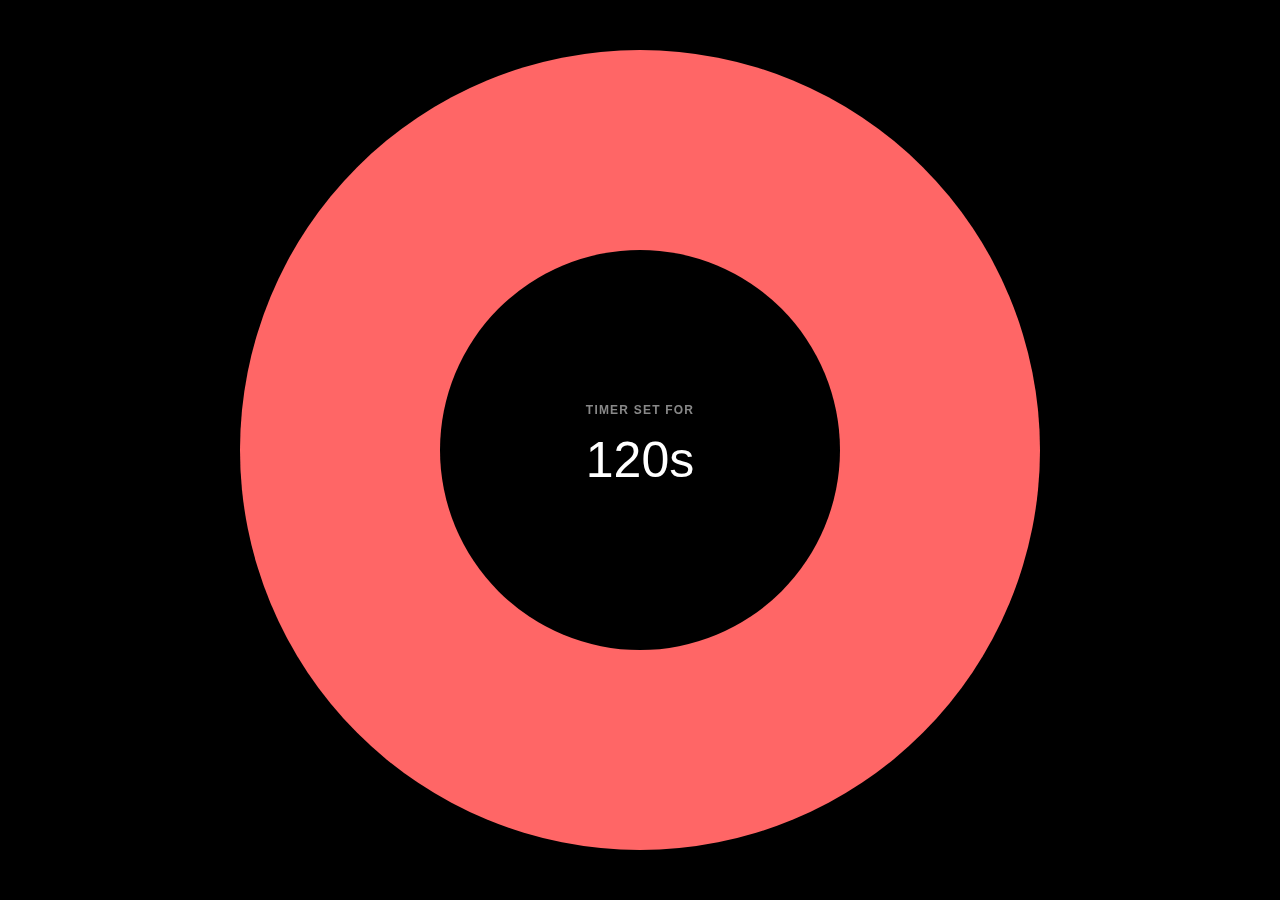
==== ticktock.html @ da3d2105 "creates stand alone page for timer" ====
<!DOCTYPE html>
<html lang="en">
<head>
  <meta charset="UTF-8">
  <meta name="viewport" content="width=device-width, initial-scale=1.0">
  <meta http-equiv="X-UA-Compatible" content="ie=edge">
  <title>TickTock - A simple visual timer</title>
  <meta name="description" content="A simple visual timer.">

  <link href="https://fonts.googleapis.com/css?family=IBM+Plex+Mono:600,400|IBM+Plex+Sans" rel="stylesheet">
  <link rel="stylesheet" type="text/css" href="assets/css/theme.css">

</head>
<body class="bg-black" style="height:100vh;">

  <div class="hemisphere-wrap">
    <div class="hemisphere right-hemisphere"></div>
    <div class="hemisphere left-hemisphere"></div>
    <div class="hemisphere-clip bg-black text-white">
      <span class="text-holder"></span>
    </div>
  </div>

  <script type="text/javascript" src="assets/js/app.js"></script>
</body>
</html>
---- assets/css/theme.css ----
@import "variables.css";
@import "resets.css";
@import "text.css";
@import "colors.css";
@import "spacers.css";
@import "animations.css";


.btn {
  background-color: var(--color-primary);
  color: white;
}
.btn:hover {
  background-color: var(--color-secondary);
  color: white;
}

.d-block {
  display: block;
}
.d-inline-block {
  display: inline-block;
}


.container {
  max-width: 672px;
  margin: auto;
}
.grid {
  display: block;
  padding: 0 32px;
}
@media(min-width:768px) {
  .grid {
    display: grid;
    padding: 0;
    grid-template-columns: repeat(23, 1fr)
  }
}

.img-fluid {
  max-width: 100%;
  height: auto;
}


.box-shadow-1 {
  box-shadow: 0 13px 18px 0 rgba(0,0,0,0.08), 0 39px 53px 0 rgba(0,0,0,0.22);
}
.box-shadow-2 {
  box-shadow: 0 13px 18px 0 rgba(0,0,0,0.08), 0 39px 53px 0 rgba(0,0,0,0.22);
}






body {
  font-family: -apple-system, sans-serif;
  display: flex;
  align-items: center;
  justify-content: center;
  flex-flow: column;
}
.hemisphere-wrap {
  position: relative;
  width: var(--timer-size);
  height: var(--timer-size);
}
.hemisphere,
.hemisphere-clip {
  width: 100%;
  height: 100%;
  border-radius: 100%;
  position: absolute;
  top: 0;
  left: 0;
}
.hemisphere:after {
    content: "";
    position: absolute;
    left: 0;
    top: 0;
    width: 100%;
    height: 100%;
}
.left-hemisphere {
  -webkit-mask-image: linear-gradient(to left, transparent 50%, black 50%);
 } 
.left-hemisphere:after {
  background-image: linear-gradient(to left, var(--timer-bg-color) 50%, var(--timer-bar-color) 50%, var(--timer-bar-color) 100%);
  animation: right-half var(--timer-duration) linear forwards var(--timer-duration); 
}
.right-hemisphere {
  -webkit-mask-image: linear-gradient(to right, transparent 50%, black 50%);
}
.right-hemisphere:after {
  background-image: linear-gradient(to right, var(--timer-bg-color) 50%, var(--timer-bar-color) 50%, var(--timer-bar-color) 100%);
  animation: right-half var(--timer-duration) linear forwards;
}
.right-hemisphere-mask {
  background-image: linear-gradient(to left, transparent 50%, red 50%, red 100%);
  animation: none;
}
@keyframes right-half {
  to {
    transform: rotate(180deg);
  }
}

.hemisphere-clip {
  transform: scale(.5);
  display: flex;
  align-items: center;
  justify-content: center;
}
.text-holder {
  font-size: 100px;
  text-align: center;
}
.text-holder div {
  font-size: 24px;
  font-weight: bold;
  text-transform: uppercase;
  letter-spacing: .1em;
  color: #888;
}
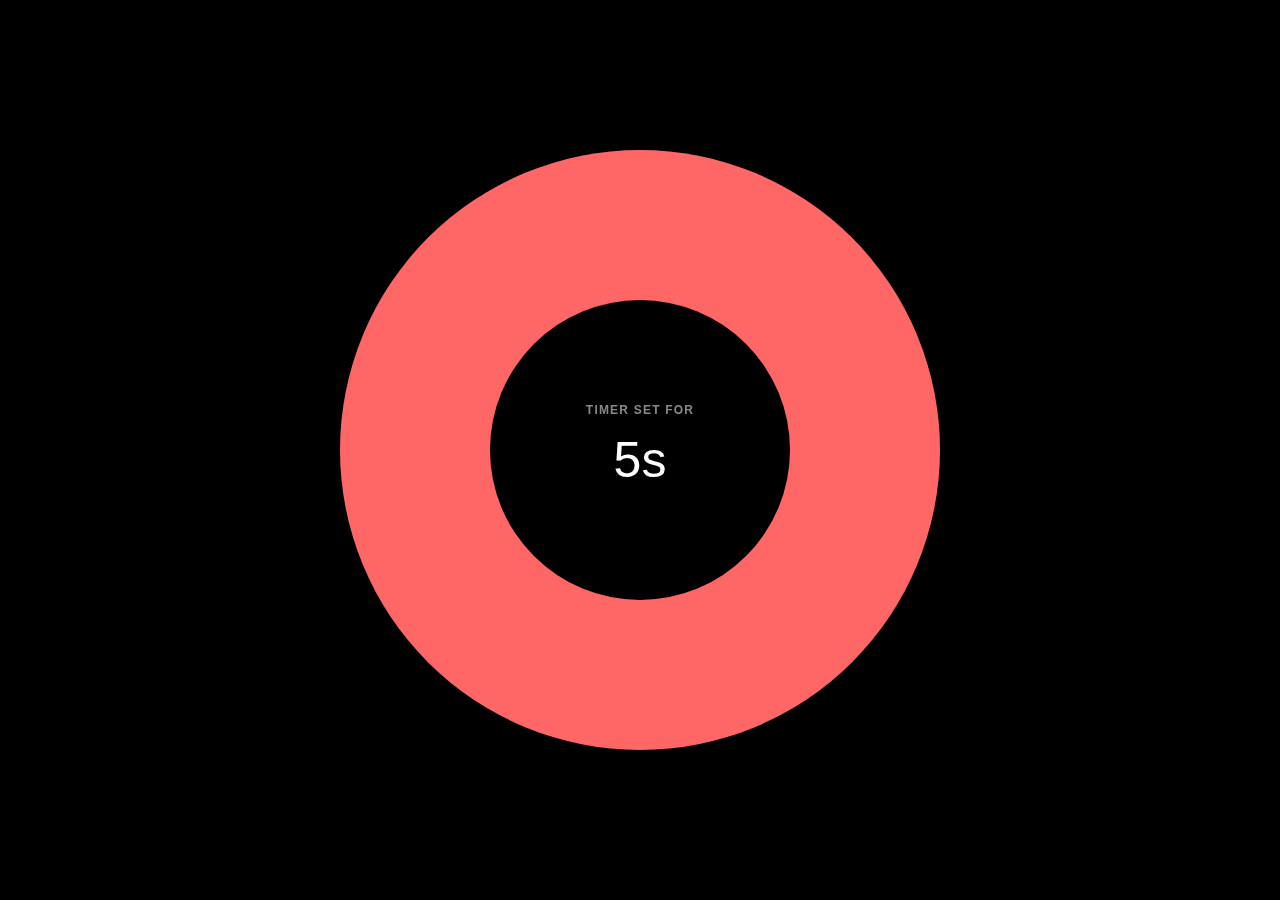
==== commit d70a13a6: "height change" ====
--- a/ticktock.html
+++ b/ticktock.html
@@ -1,5 +1,5 @@
 <!DOCTYPE html>
-<html lang="en">
+<html lang="en" style="height:100%;">
 <head>
   <meta charset="UTF-8">
   <meta name="viewport" content="width=device-width, initial-scale=1.0">
@@ -11,7 +11,7 @@
   <link rel="stylesheet" type="text/css" href="assets/css/theme.css">
 
 </head>
-<body class="bg-black" style="height:100vh;">
+<body class="bg-black" style="height:100%;">
 
   <div class="hemisphere-wrap">
     <div class="hemisphere right-hemisphere"></div>
--- a/assets/css/theme.css
+++ b/assets/css/theme.css
@@ -64,6 +64,11 @@
   justify-content: center;
   flex-flow: column;
 }
+.hemisphere-hero-wrap {
+  position: relative;
+  width: var(--timer-hero-size);
+  height: var(--timer-hero-size);
+}
 .hemisphere-wrap {
   position: relative;
   width: var(--timer-size);
@@ -91,7 +96,7 @@
  } 
 .left-hemisphere:after {
   background-image: linear-gradient(to left, var(--timer-bg-color) 50%, var(--timer-bar-color) 50%, var(--timer-bar-color) 100%);
-  animation: right-half var(--timer-duration) linear forwards var(--timer-duration); 
+  animation: left-half var(--timer-duration) linear forwards; 
 }
 .right-hemisphere {
   -webkit-mask-image: linear-gradient(to right, transparent 50%, black 50%);
@@ -104,8 +109,22 @@
   background-image: linear-gradient(to left, transparent 50%, red 50%, red 100%);
   animation: none;
 }
+.hemisphere-hero-wrap .left-hemisphere:after,
+.hemisphere-hero-wrap .right-hemisphere:after
+{
+  animation-iteration-count: infinite;
+}
+
+@keyframes left-half {
+  50% {
+    transform: rotate(0deg);
+  }
+  100% {
+    transform: rotate(180deg);
+  }
+}
 @keyframes right-half {
-  to {
+  50%,100% {
     transform: rotate(180deg);
   }
 }
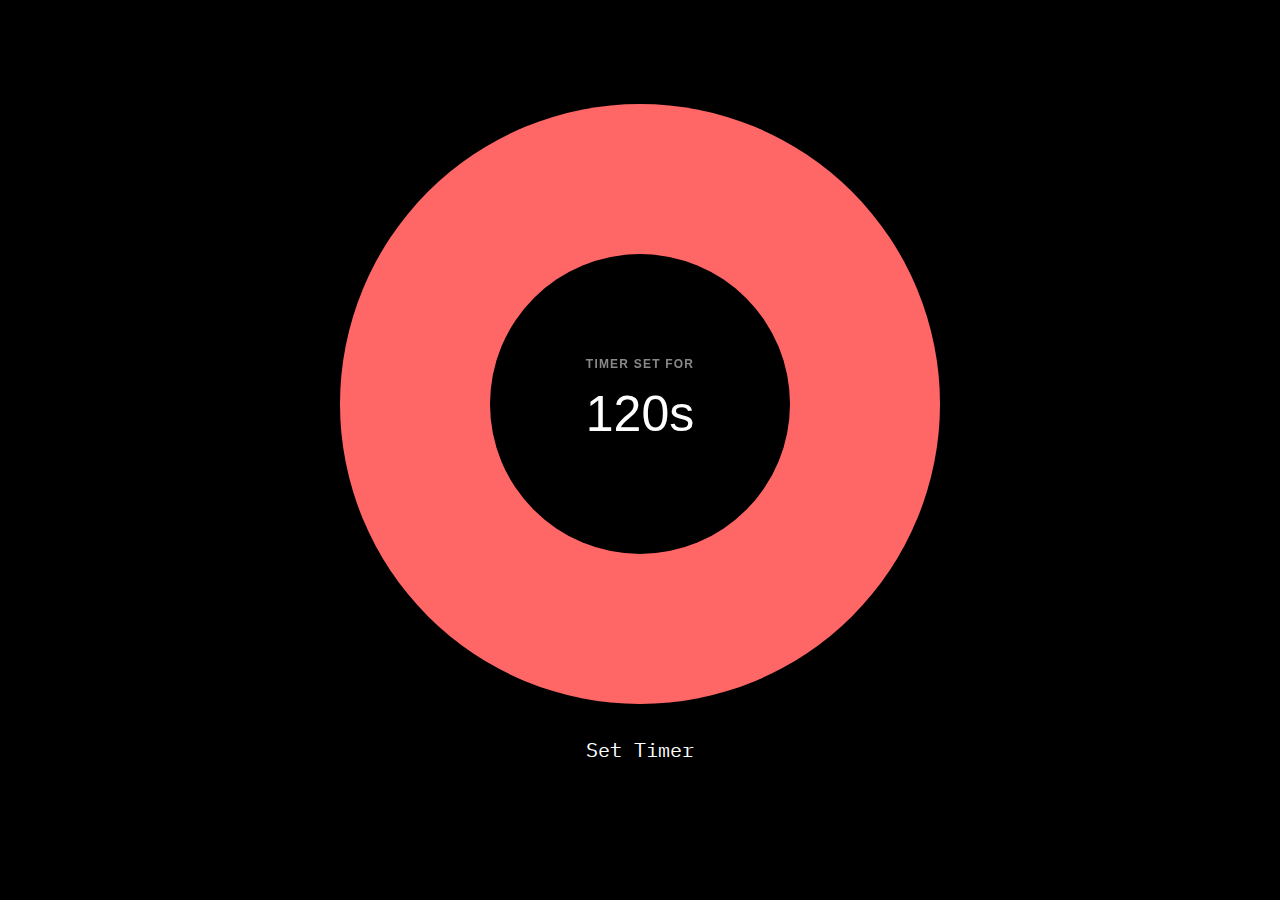
==== commit c720d467: "makes timer home page" ====
--- a/ticktock.html
+++ b/ticktock.html
@@ -2,7 +2,8 @@
 <html lang="en" style="height:100%;">
 <head>
   <meta charset="UTF-8">
-  <meta name="viewport" content="width=device-width, initial-scale=1.0">
+  <meta name="viewport" content="width=device-width, initial-scale=1.0, maximum-scale=1.0, user-scalable=no" />
+  <meta name="apple-mobile-web-app-capable" content="yes">
   <meta http-equiv="X-UA-Compatible" content="ie=edge">
   <title>TickTock - A simple visual timer</title>
   <meta name="description" content="A simple visual timer.">
@@ -11,7 +12,7 @@
   <link rel="stylesheet" type="text/css" href="assets/css/theme.css">
 
 </head>
-<body class="bg-black" style="height:100%;">
+<body class="bg-black text-white" style="height:100%;">
 
   <div class="hemisphere-wrap">
     <div class="hemisphere right-hemisphere"></div>
@@ -21,6 +22,10 @@
     </div>
   </div>
 
+  <div>
+    <h2 class="my-4">Set Timer</h2>
+  </div>
+
   <script type="text/javascript" src="assets/js/app.js"></script>
 </body>
 </html>--- a/assets/css/theme.css
+++ b/assets/css/theme.css
@@ -112,6 +112,7 @@
 .hemisphere-hero-wrap .left-hemisphere:after,
 .hemisphere-hero-wrap .right-hemisphere:after
 {
+  animation-duration: var(--timer-hero-duration);
   animation-iteration-count: infinite;
 }
 
